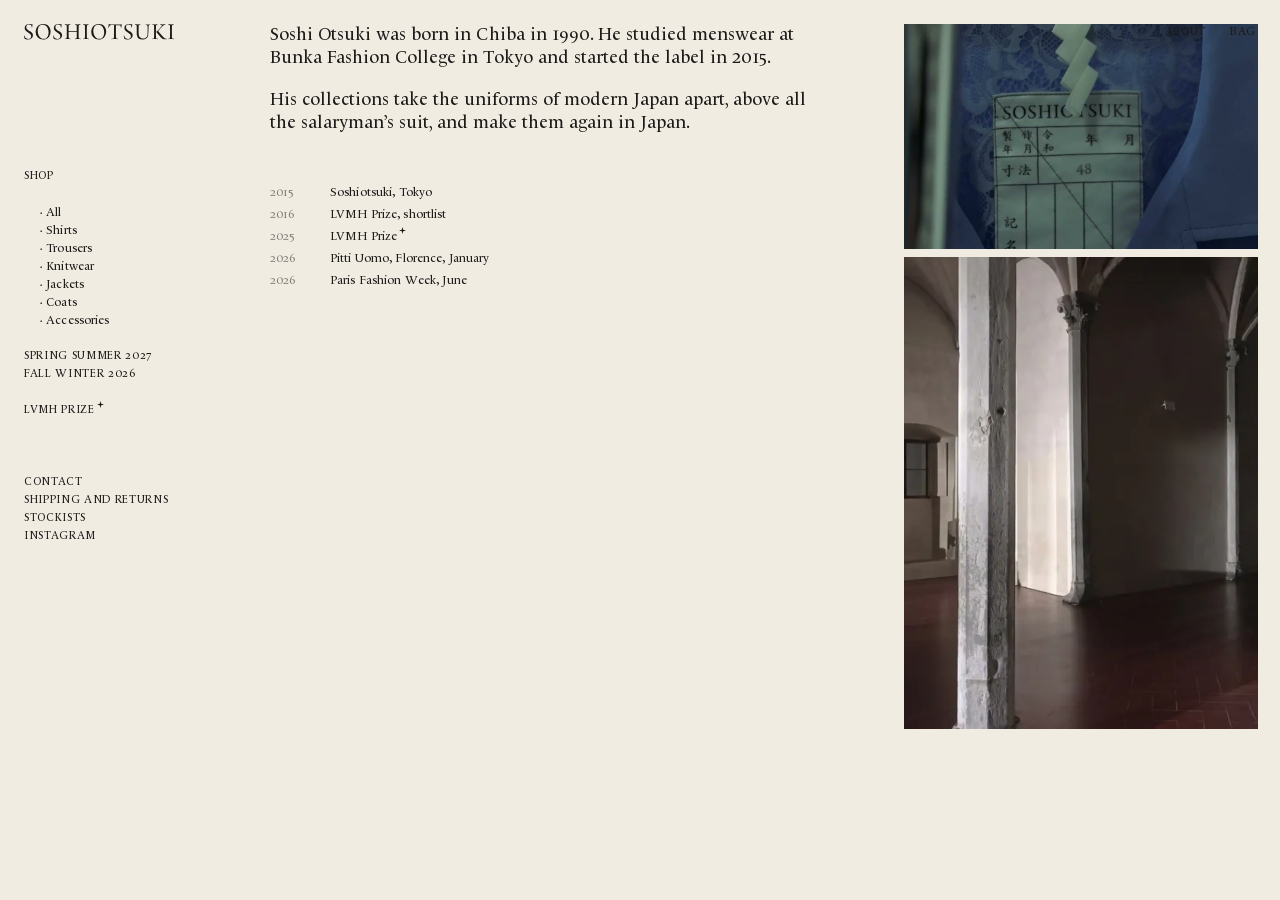
==== v2/about.html @ 45f7c491 "SOSHIOTSUKI website" ====
<!doctype html>
<html lang="en">
<head>
<meta charset="utf-8">
<meta name="viewport" content="width=device-width, initial-scale=1">
<base href="../">

<style>@view-transition { navigation:auto; }</style>

<link rel="expect" href="#ready" blocking="render">
<script src="v2/js/transitions.js" blocking="render"></script>
<title>Soshiotsuki — About</title>
<link rel="stylesheet" href="v2/css/v2.css?v=9">
</head>
<body>
<main class="content about" style="padding-top:24px">
  <div class="text">
    <p class="l">Soshi Otsuki was born in Chiba in 1990. He studied menswear at Bunka Fashion College in Tokyo and started the label in 2015.</p>
    <p class="l">His collections take the uniforms of modern Japan apart, above all the salaryman’s suit, and make them again in Japan.</p>
    <dl>
      <dt>2015</dt><dd>Soshiotsuki, Tokyo</dd>
      <dt>2016</dt><dd>LVMH Prize, shortlist</dd>
      <dt>2025</dt><dd><a class="prize-link" href="v2/prize.html">LVMH Prize<svg class="star" viewBox="0 0 10 10"><path d="M5 0 L6 4 L10 5 L6 6 L5 10 L4 6 L0 5 L4 4 Z" fill="currentColor"/></svg></a></dd>
      <dt>2026</dt><dd>Pitti Uomo, Florence, January</dd>
      <dt>2026</dt><dd>Paris Fashion Week, June</dd>
    </dl>
  </div>
  <div class="imgs">
    <div style="aspect-ratio:1100/700;overflow:hidden"><img src="assets/img/film_bunka_doc_002_crop.jpg" alt=""></div>

    <div style="aspect-ratio:3/4;overflow:hidden"><img src="assets/img/film_fw26_florence_084.webp" alt="The hall in Florence before the Fall Winter 2026 show" style="object-position:40% 50%"></div>
  </div>
</main>

<script src="js/data.js?v=3"></script>
<script src="v2/js/data2.js?v=7"></script>
<script src="v2/js/v2.js?v=7"></script>
<script>Final.init({ page:'about' });</script>
<div id="ready" hidden></div>
</body>
</html>
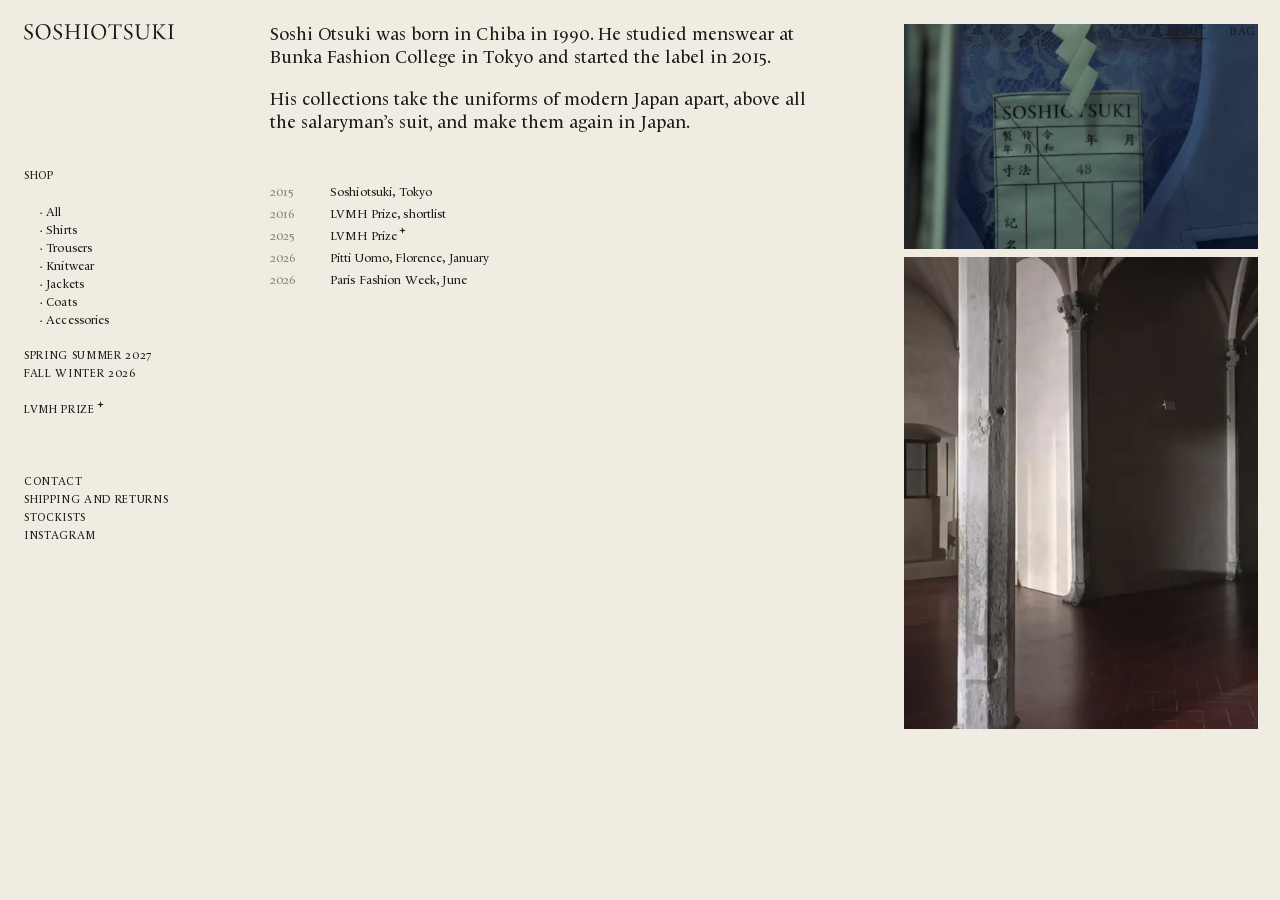
==== commit f15d4e58: "Menus underline instead of fading; no overscroll bounce; product copy names the brand, not the desig" ====
--- a/v2/about.html
+++ b/v2/about.html
@@ -10,7 +10,7 @@
 <link rel="expect" href="#ready" blocking="render">
 <script src="v2/js/transitions.js" blocking="render"></script>
 <title>Soshiotsuki — About</title>
-<link rel="stylesheet" href="v2/css/v2.css?v=9">
+<link rel="stylesheet" href="v2/css/v2.css?v=13">
 </head>
 <body>
 <main class="content about" style="padding-top:24px">
@@ -33,8 +33,8 @@
 </main>
 
 <script src="js/data.js?v=3"></script>
-<script src="v2/js/data2.js?v=7"></script>
-<script src="v2/js/v2.js?v=7"></script>
+<script src="v2/js/data2.js?v=9"></script>
+<script src="v2/js/v2.js?v=8"></script>
 <script>Final.init({ page:'about' });</script>
 <div id="ready" hidden></div>
 </body>
